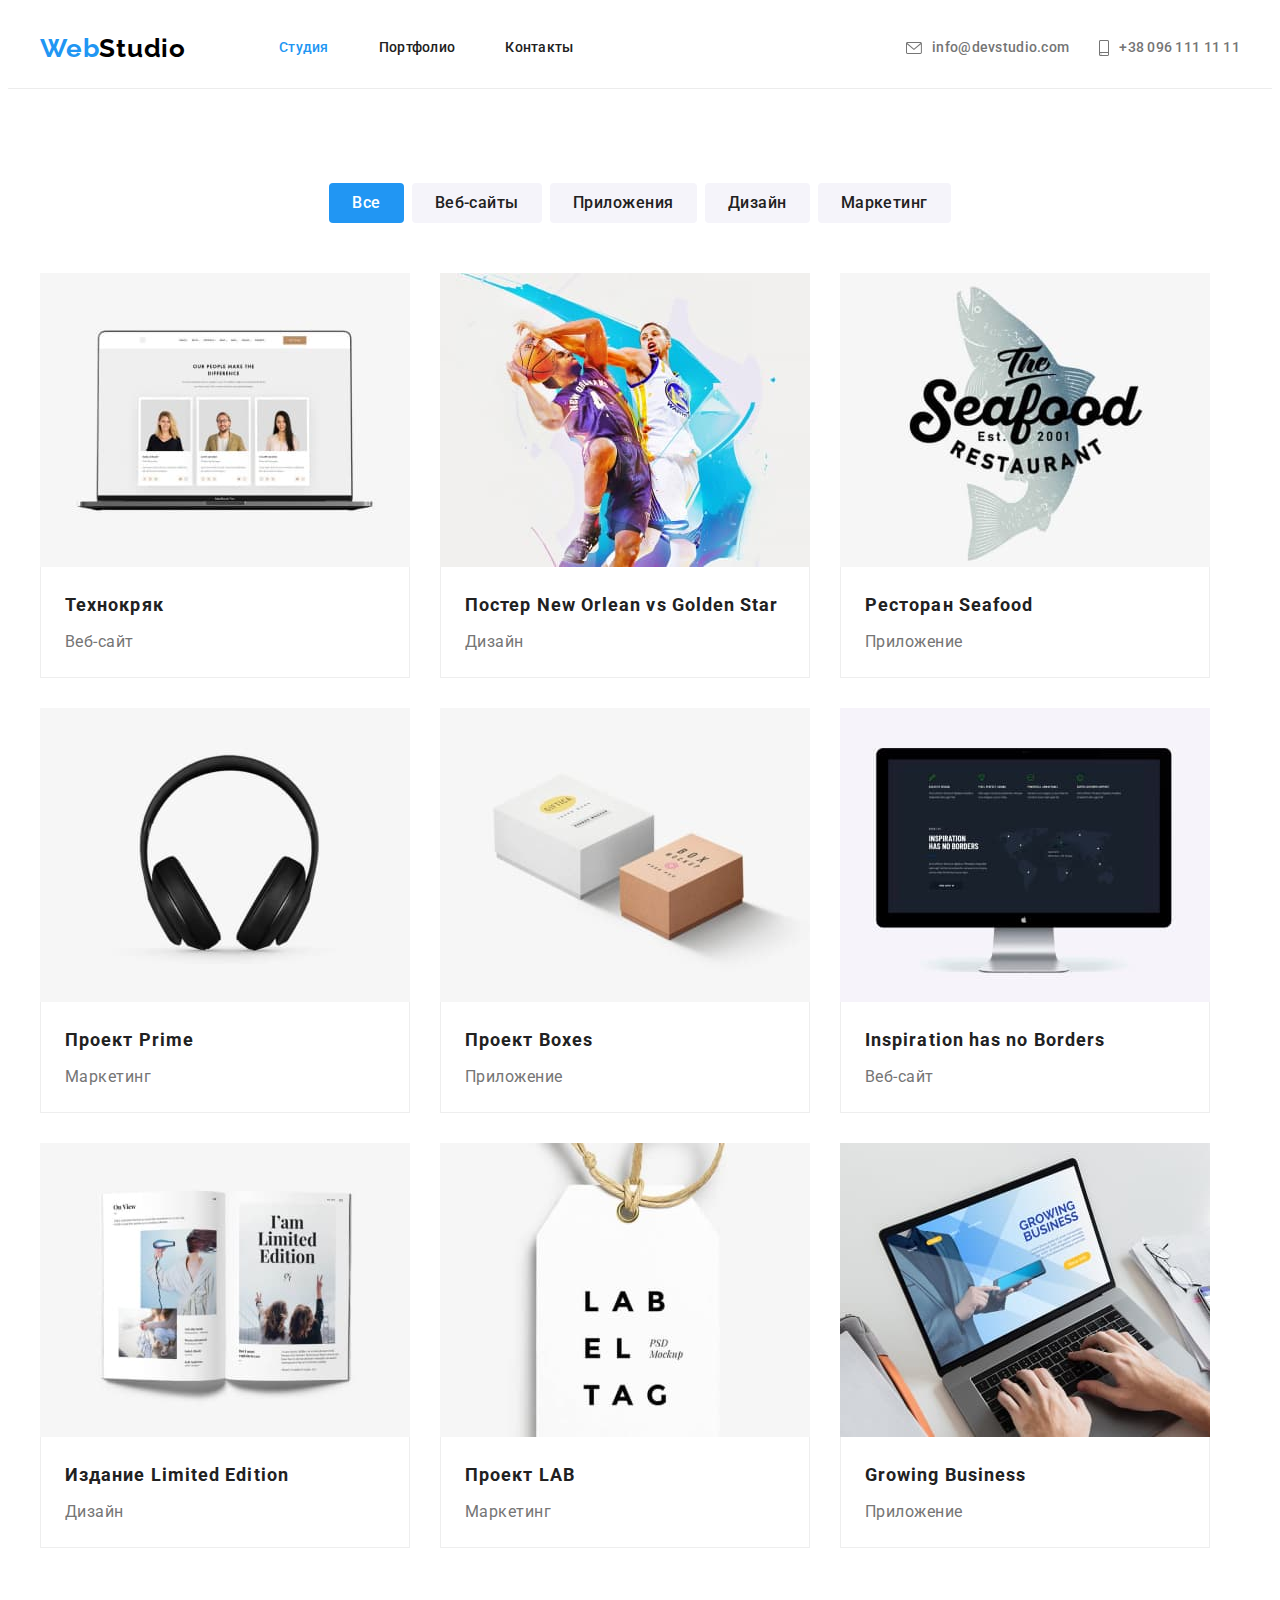
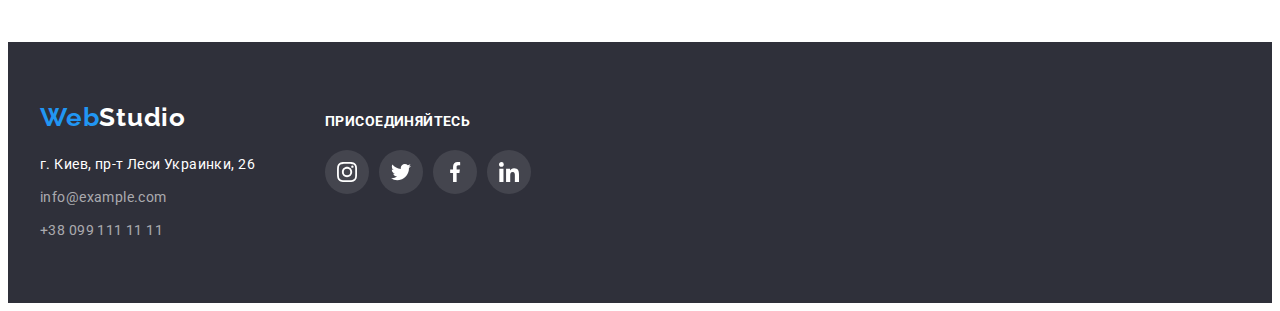
==== portfolio.html @ 4f5dd969 "add files" ====
<!DOCTYPE html>
<html lang="ru">
  <head>
    <meta charset="UTF-8" />
    <meta http-equiv="X-UA-Compatible" content="IE=edge" />
    <meta name="viewport" content="width=device-width, initial-scale=1.0" />
    <link rel="preconnect" href="https://fonts.googleapis.com" />
    <link rel="preconnect" href="https://fonts.gstatic.com" crossorigin />
    <link
      href="https://fonts.googleapis.com/css2?family=Raleway:wght@700&family=Roboto:wght@400;500;700;900&display=swap"
      rel="stylesheet"
    />
    <link
      rel="stylesheet"
      href="https://cdnjs.cloudflare.com/ajax/libs/modern-normalize/1.1.0/modern-normalize.min.css"
      integrity="sha512-wpPYUAdjBVSE4KJnH1VR1HeZfpl1ub8YT/NKx4PuQ5NmX2tKuGu6U/JRp5y+Y8XG2tV+wKQpNHVUX03MfMFn9Q=="
      crossorigin="anonymous"
      referrerpolicy="no-referrer"
    />
    <link rel="stylesheet" href="./css/styles.css" />
    <title>Portfolio</title>
  </head>
  <body>
    <header class="header">
      <div class="container">
        <a href="/" class="link header-logo-margin"
          ><span lang="en" class="header-logo logo">Web</span
          ><span lang="en" class="header-logo-second logo">Studio</span></a
        >
        <nav class="header-navigation">
          <ul class="header-list">
            <li class="header-item list">
              <a
                href="./index.html"
                class="header-link link header-text current"
                >Студия</a
              >
            </li>
            <li class="header-item list">
              <a href="./portfolio.html" class="header-link link header-text"
                >Портфолио</a
              >
            </li>
            <li class="header-item list">
              <a href="" class="header-link link header-text">Контакты</a>
            </li>
          </ul>
        </nav>

        <ul class="header-contacts">
          <li class="list">
            <a
              class="header-contacts-link link header-text"
              href="mailto:info@devstudio.com"
            >
              <svg class="header-icons" width="16" height="12">
                <use href="./images/icons.svg#icon-envelope"></use>
              </svg>
              info@devstudio.com</a
            >
          </li>
          <li class="list">
            <a
              class="header-contacts-link link header-text"
              href="tel:+380961111111"
            >
              <svg class="header-icons" width="10" height="16">
                <use href="./images/icons.svg#icon-smartphone"></use>
              </svg>
              +38 096 111 11 11</a
            >
          </li>
        </ul>
      </div>
    </header>
    <main>
      <section class="section">
        <div class="container">
          <h1 class="visually-hidden">Портфолио</h1>
          <ul class="filters-list list">
            <li class="filters-link">
              <button type="button" class="filter-btn btn btn-current">
                Все
              </button>
            </li>
            <li class="filters-link">
              <button type="button" class="filter-btn btn">Веб-сайты</button>
            </li>
            <li class="filters-link">
              <button type="button" class="filter-btn btn">Приложения</button>
            </li>
            <li class="filters-link">
              <button type="button" class="filter-btn btn">Дизайн</button>
            </li>
            <li class="filters-link">
              <button type="button" class="filter-btn btn">Маркетинг</button>
            </li>
          </ul>

          <ul class="list portfolio-padding">
            <li class="portfolio">
              <a href="" class="link hover-link">
                <div class="hover">
                  <img
                    src="./images/project1.jpg"
                    alt="Пример веб-сайта"
                    width="370"
                    height="294"
                    class="portfolio-img"
                  />
                  <div class="container-portfolio">
                    <h2 class="portfolio-title">Технокряк</h2>
                    <p class="portfolio-text">Веб-сайт</p>
                  </div>
                </div>
              </a>
            </li>
            <li class="portfolio">
              <a href="" class="link hover-link">
                <div class="hover">
                  <img
                    src="./images/project2.jpg"
                    alt="Постер"
                    width="370"
                    height="294"
                    class="portfolio-img"
                  />
                  <div class="container-portfolio">
                    <h2 class="portfolio-title">
                      Постер <span lang="en">New Orlean vs Golden Star</span>
                    </h2>
                    <p class="portfolio-text">Дизайн</p>
                  </div>
                </div>
              </a>
            </li>
            <li class="portfolio">
              <a href="" class="link hover-link">
                <div class="hover">
                  <img
                    src="./images/project3.jpg"
                    alt="Логотип ресторана"
                    width="370"
                    height="294"
                    class="portfolio-img"
                  />
                  <div class="container-portfolio">
                    <h2 class="portfolio-title">
                      Ресторан <span lang="en">Seafood</span>
                    </h2>
                    <p class="portfolio-text">Приложение</p>
                  </div>
                </div>
              </a>
            </li>
            <li class="portfolio">
              <a href="" class="link hover-link">
                <div class="hover">
                  <img
                    src="./images/project4.jpg"
                    alt="Наушники"
                    width="370"
                    height="294"
                    class="portfolio-img"
                  />
                  <div class="container-portfolio">
                    <h2 class="portfolio-title">
                      Проект <span lang="en">Prime</span>
                    </h2>
                    <p class="portfolio-text">Маркетинг</p>
                  </div>
                </div>
              </a>
            </li>
            <li class="portfolio">
              <a href="" class="link hover-link">
                <div class="hover">
                  <img
                    src="./images/project5.jpg"
                    alt="Коробки"
                    width="370"
                    height="294"
                    class="portfolio-img"
                  />
                  <div class="container-portfolio">
                    <h2 class="portfolio-title">
                      Проект <span lang="en">Boxes</span>
                    </h2>
                    <p class="portfolio-text">Приложение</p>
                  </div>
                </div>
              </a>
            </li>
            <li class="portfolio">
              <a href="" class="link hover-link">
                <div class="hover">
                  <img
                    src="./images/project6.jpg"
                    alt="Пример веб-сайта"
                    width="370"
                    height="294"
                    class="portfolio-img"
                  />
                  <div class="container-portfolio">
                    <h2 class="portfolio-title">
                      <span lang="en">Inspiration has no Borders</span>
                    </h2>
                    <p class="portfolio-text">Веб-сайт</p>
                  </div>
                </div>
              </a>
            </li>
            <li class="portfolio">
              <a href="" class="link hover-link">
                <div class="hover">
                  <img
                    src="./images/project7.jpg"
                    alt="Журнал"
                    width="370"
                    height="294"
                    class="portfolio-img"
                  />
                  <div class="container-portfolio">
                    <h2 class="portfolio-title">
                      Издание <span lang="en">Limited Edition</span>
                    </h2>
                    <p class="portfolio-text">Дизайн</p>
                  </div>
                </div>
              </a>
            </li>
            <li class="portfolio">
              <a href="" class="link hover-link">
                <div class="hover">
                  <img
                    src="./images/project8.jpg"
                    alt="Логотип компании"
                    width="370"
                    height="294"
                    class="portfolio-img"
                  />
                  <div class="container-portfolio">
                    <h2 class="portfolio-title">
                      Проект <span lang="en">LAB</span>
                    </h2>
                    <p class="portfolio-text">Маркетинг</p>
                  </div>
                </div>
              </a>
            </li>
            <li class="portfolio">
              <a href="" class="link hover-link">
                <div class="hover">
                  <img
                    src="./images/project9.jpg"
                    alt="Пример приложения"
                    width="370"
                    height="294"
                    class="portfolio-img"
                  />
                  <div class="container-portfolio">
                    <h2 class="portfolio-title">
                      <span lang="en">Growing Business</span>
                    </h2>
                    <p class="portfolio-text">Приложение</p>
                  </div>
                </div>
              </a>
            </li>
          </ul>
        </div>
      </section>
    </main>
    <footer class="footer">
      <div class="container">
        <section class="footer-address">
          <a href="/" class="footer-link link"
            ><span lang="en" class="footer-logo logo">Web</span
            ><span lang="en" class="footer-logo-part logo">Studio</span></a
          >
          <address class="address">
            <ul class="address-list list">
              <li class="address-item">
                <a
                  href="https://goo.gl/maps/AL6U5iEQNGZUhd3R6"
                  target="_blank"
                  rel="noopener noindex nofollow"
                  class="address-text link main-text"
                  >г. Киев, пр-т Леси Украинки, 26</a
                >
              </li>
              <li class="address-item">
                <a
                  class="address-mail link main-text"
                  href="mailto:info@example.com"
                  >info@example.com</a
                >
              </li>
              <li class="address-item">
                <a class="address-tel link main-text" href="tel:+380991111111"
                  >+38 099 111 11 11</a
                >
              </li>
            </ul>
          </address>
        </section>
        <section class="">
          <h2 class="footer-title-text">присоединяйтесь</h2>
          <ul class="team-soc-list list">
            <li class="team-soc-item">
              <a class="team-soc-link footer-icon" href=""
                ><svg class="team-icon" width="20" height="20">
                  <use href="./images/icons.svg#icon-instagram2"></use>
                </svg>
              </a>
            </li>
            <li class="team-soc-item">
              <a class="team-soc-link footer-icon" href=""
                ><svg class="team-icon" width="20" height="20">
                  <use href="./images/icons.svg#icon-twitter"></use></svg
              ></a>
            </li>
            <li class="team-soc-item">
              <a class="team-soc-link footer-icon" href=""
                ><svg class="team-icon" width="20" height="20">
                  <use href="./images/icons.svg#icon-facebook"></use></svg
              ></a>
            </li>
            <li class="team-soc-item">
              <a class="team-soc-link footer-icon" href=""
                ><svg class="team-icon" width="20" height="20">
                  <use href="./images/icons.svg#icon-linkedin"></use></svg
              ></a>
            </li>
          </ul>
        </section>
      </div>
    </footer>
  </body>
</html>
---- css/styles.css ----
:root {
  --hero-title-color: #ffffff;
  --main-bcg-color: #ffffff;
  --accent-color: #2196f3;
  --header-logo-color: #000000;
  --main-title-color: #212121;
  --main-text-color: #757575;
  --second-hover-btn-color: #188ce8;
  --team-bcg-color: #f5f4fa;
  --second-bcg-color: #2f303a;
  --address-color: rgba(255, 255, 255, 0.6);
}

body {
  font-family: "Roboto", Arial, sans-serif;
}
p,
h1,
h2,
h3,
h4,
h5,
h6 {
  margin: 0;
}

ul,
ol {
  padding-left: 0;
  margin: 0;
}
img {
  display: block;
}

.link {
  text-decoration: none;
}
.list {
  list-style: none;
}
.container {
  width: 1200px;
  padding-left: 15px;
  padding-right: 15px;
  margin: auto;
}
.container-portfolio {
  padding: 20px 24px;
  border-bottom: 1px solid #eeeeee;
  border-left: 1px solid #eeeeee;
  border-right: 1px solid #eeeeee;
}
.section {
  padding-top: 94px;
  padding-bottom: 94px;
}
.logo {
  font-family: "Raleway";
  font-weight: 700;
  font-size: 26px;
  line-height: 1.19;
  letter-spacing: 0.03em;
}
.visually-hidden {
  position: absolute;
  white-space: nowrap;
  width: 1px;
  height: 1px;
  overflow: hidden;
  border: 0;
  padding: 0;
  clip: rect(0 0 0 0);
  clip-path: inset(50%);
  margin: -1px;
}
.title {
  font-weight: 700;
  font-size: 36px;
  line-height: 1.17;
  letter-spacing: 0.03em;
}
.header-text {
  font-weight: 500;
  font-size: 14px;
  line-height: 1.14;
  letter-spacing: 0.02em;
}
.main-text {
  font-size: 14px;
  line-height: 1.71;
  letter-spacing: 0.03em;
}
.team-text-bottom {
  font-size: 16px;
  line-height: 1.19;
  letter-spacing: 0.03em;
  text-align: center;
}

/* ---------------------HEADER--------------------- */
.header {
  background-color: var(--main-bcg-color);
  border-bottom: 1px solid #ececec;
}
.header-logo-margin {
  margin-right: 93px;
}
.header .container {
  display: flex;
  align-items: center;
}
.header-list,
.header-contacts {
  display: flex;
}
.header-contacts-link:last-child {
  margin-left: 30px;
}
.header-icons {
  margin-right: 10px;
  fill: currentColor;
  display: block;
}

.header-contacts {
  margin-left: auto;
}
.header-link {
  padding-top: 32px;
  padding-bottom: 32px;
  display: block;
}
.header-item:not(:last-child) {
  margin-right: 50px;
}

.header-logo {
  color: var(--accent-color);
}
.header-logo-second {
  color: var(--header-logo-color);
}
.header-link {
  color: var(--main-title-color);
}
.header-link:hover,
.header-link:focus {
  color: var(--accent-color);
}
.current {
  color: var(--accent-color);
}
.header-contacts-link {
  color: var(--main-text-color);
  display: flex;
  align-items: center;
}
.header-contacts-link:hover,
.header-contacts-link:focus {
  color: var(--accent-color);
}

/* ---------------------HERO--------------------- */
.section-hero {
  padding-top: 200px;
  padding-bottom: 200px;
  background-image: linear-gradient(
      rgba(47, 48, 58, 0.4),
      rgba(47, 48, 58, 0.4)
    ),
    url(../images/hero.jpg);
  background-repeat: no-repeat;
  background-size: cover;
  margin: 0 auto;
  max-width: 1600px;
  background-position: center;
}
.hero {
  background-color: var(--second-bcg-color);
}
.hero-content {
  display: flex;
  flex-direction: column;
  align-items: center;
}
.hero-title {
  font-weight: 900;
  font-size: 44px;
  line-height: 1.36;
  text-align: center;
  letter-spacing: 0.06em;
  text-transform: uppercase;
  color: var(--hero-title-color);

  display: inline-block;
  max-width: 696px;
  padding-bottom: 30px;
}
.hero-btn {
  display: inline-block;
  border-radius: 4px;
  padding: 10px 32px;
  min-width: 200px;
  border-color: transparent;
  text-align: center;

  background-color: #2196f3;
  font-family: inherit;
  font-weight: 700;
  font-size: 16px;
  line-height: 1.88;
  letter-spacing: 0.06em;
  color: var(--hero-title-color);
}
.hero-btn:hover,
.hero-btn:focus {
  cursor: pointer;
  background-color: var(--second-hover-btn-color);
}

/* ---------------------ADVANTAGES--------------------- */
.advantages-icons {
  display: flex;
  width: 270px;
  height: 120px;
  justify-content: center;
  align-items: center;
  background-color: #f5f4fa;
  margin-bottom: 30px;
  border-radius: 4px;
}

.advantages .container {
  display: flex;
}
.advantages-list {
  display: flex;
}
.advantages-title {
  margin-bottom: 10px;
  font-weight: 700;
  font-size: 14px;
  line-height: 1.14;
  letter-spacing: 0.03em;
  text-transform: uppercase;
  color: var(--main-title-color);
}
.advantages-text {
  color: var(--main-text-color);
  max-width: 270px;
}
.advantages-item {
  margin-right: 30px;
}
.advantages-item:last-child {
  margin-right: 0;
}
/* ---------------------ABOUT--------------------- */
.about.section {
  padding-top: 0;
}
.about-title {
  text-align: center;

  margin-bottom: 50px;
  color: var(--main-title-color);
}

.about .container {
  justify-content: center;
}
.about-img {
  display: flex;
}
.about-list-img {
  margin-right: 30px;
}
.about-list-img:last-child {
  margin-right: 0;
}

/* ---------------------TEAM--------------------- */
.team-container {
  padding-top: 30px;
  padding-bottom: 30px;
  background-color: rgba(255, 255, 255, 1);
}
.team {
  background-color: var(--team-bcg-color);
}
.team-title {
  margin-bottom: 50px;
  text-align: center;
  color: var(--main-title-color);
}
.team-list {
  display: flex;
  flex-wrap: wrap;
  margin-left: -30px;
}
.team-item {
  width: calc(100% / 4-30px);
  margin-left: 30px;
  box-shadow: 0 2px 1px 0 rgba(0, 0, 0, 0.2), 0 1px 1px 0 rgba(0, 0, 0, 0.14),
    0 1px 3px 0 rgba(0, 0, 0, 0.12);
}

.team-member {
  margin-bottom: 10px;
  font-weight: 500;
  color: var(--main-title-color);
}
.team-position {
  font-weight: 400;
  color: var(--main-text-color);
  margin-bottom: 16px;
}
.team-soc-list {
  display: flex;
  justify-content: center;
}
.team-soc-link {
  display: flex;
  height: 44px;
  width: 44px;
  justify-content: center;
  align-items: center;
  border-radius: 50%;

  fill: #afb1b8;
}
.team-soc-item + .team-soc-item {
  margin-left: 10px;
}
.team-soc-link:hover,
.team-soc-link:focus {
  fill: var(--hero-title-color);
  background-color: var(--accent-color);
}
/* ---------------------CLIENTS--------------------- */
/* .client-icons {
  padding: 16px 32px;
} */
.client-list {
  display: flex;
}
.client-item {
  border: 1px solid rgba(175, 177, 184, 1);
  border-radius: 4px;
}
.client-item + .client-item {
  margin-left: 30px;
  border: 1px solid rgba(175, 177, 184, 1);
}
.client-link {
  display: flex;
  justify-content: center;
  align-items: center;
  width: 170px;
  height: 92px;
  fill: #afb1b8;
  padding: 16px 32px;
}
.client-item:hover {
  border-color: var(--accent-color);
}
.client-item:hover .client-icons,
.client-item:focus .client-icons {
  fill: var(--accent-color);
}
.client-link:focus {
  fill: var(--accent-color);
}
.client-item:focus .client-link {
  border: 1px solid var(--accent-color);
}

.client-item + .client-item {
  margin-left: 30px;
}

/* ---------------------FOOTER--------------------- */
.footer {
  padding-top: 60px;
  padding-bottom: 60px;
  background-color: var(--second-bcg-color);
}
.footer-link {
  display: inline-block;
  margin-bottom: 20px;
}
.footer-logo {
  color: var(--accent-color);
}

.footer-logo-part {
  color: var(--hero-title-color);
}
.footer-address {
  max-width: 231px;
  margin-right: 70px;
}
.address-item {
  display: block;
  margin-bottom: 9px;
}
.address-item:last-child {
  margin-bottom: 0;
}

.address-text {
  font-style: normal;
  color: var(--hero-title-color);
}
.address-mail {
  font-style: normal;
  color: var(--address-color);
}
.address-tel {
  font-style: normal;
  color: var(--address-color);
}
.address-mail:hover,
.address-mail:focus,
.address-tel:hover,
.address-tel:focus {
  color: var(--hero-title-color);
}
.footer .container {
  display: flex;
  align-items: baseline;
}
.footer-title-text {
  font-family: "Roboto";
  font-style: normal;
  font-weight: 700;
  font-size: 14px;
  line-height: 1.14;
  letter-spacing: 0.03em;
  text-transform: uppercase;
  color: var(--hero-title-color);
  margin-bottom: 20px;
}
.footer-icon {
  fill: var(--main-bcg-color);
  background-color: rgba(255, 255, 255, 0.1);
}

/* ---------------------PORTFOLIO--------------------- */

.filters-list {
  display: flex;
  justify-content: center;
  margin-bottom: 50px;
}
.filters-link {
  margin-right: 8px;
}
.filters-link:last-child {
  margin-right: 0;
}
.filter-btn {
  padding: 6px 22px;
  border: 1px solid transparent;
  border-radius: 4px;

  font-family: inherit;
  font-weight: 500;
  font-size: 16px;
  line-height: 1.62;
  letter-spacing: 0.03em;
  color: var(--main-title-color);
}
.btn {
  background-color: var(--team-bcg-color);
  cursor: pointer;
}
.btn:hover,
.btn:focus {
  background-color: var(--accent-color);
  color: var(--hero-title-color);
}
.btn-current {
  background-color: var(--accent-color);
  color: var(--hero-title-color);
}
.portfolio {
  width: calc(100% / 3-30px);
  margin-left: 30px;
  margin-bottom: 30px;

  background-color: var(--main-bcg-color);
}
.portfolio:nth-last-child(-n + 3) {
  margin-bottom: 0;
}

.portfolio-padding {
  display: flex;
  flex-wrap: wrap;
  margin-left: -30px;
}
.portfolio-title {
  margin-bottom: 4px;
  font-weight: 700;
  font-size: 18px;
  line-height: 2;
  letter-spacing: 0.06em;
  color: var(--main-title-color);
}

.portfolio-text {
  font-size: 16px;
  line-height: 1.88;
  letter-spacing: 0.03em;
  color: var(--main-text-color);
}
.hover-link .hover:hover,
.hover-link .hover:focus {
  box-shadow: 1px 4px 6px 0 rgba(0, 0, 0, 0.16), 0 4px 4px 0 rgba(0, 0, 0, 0.06),
    0 1px 1px 0 rgba(0, 0, 0, 0.12);
}
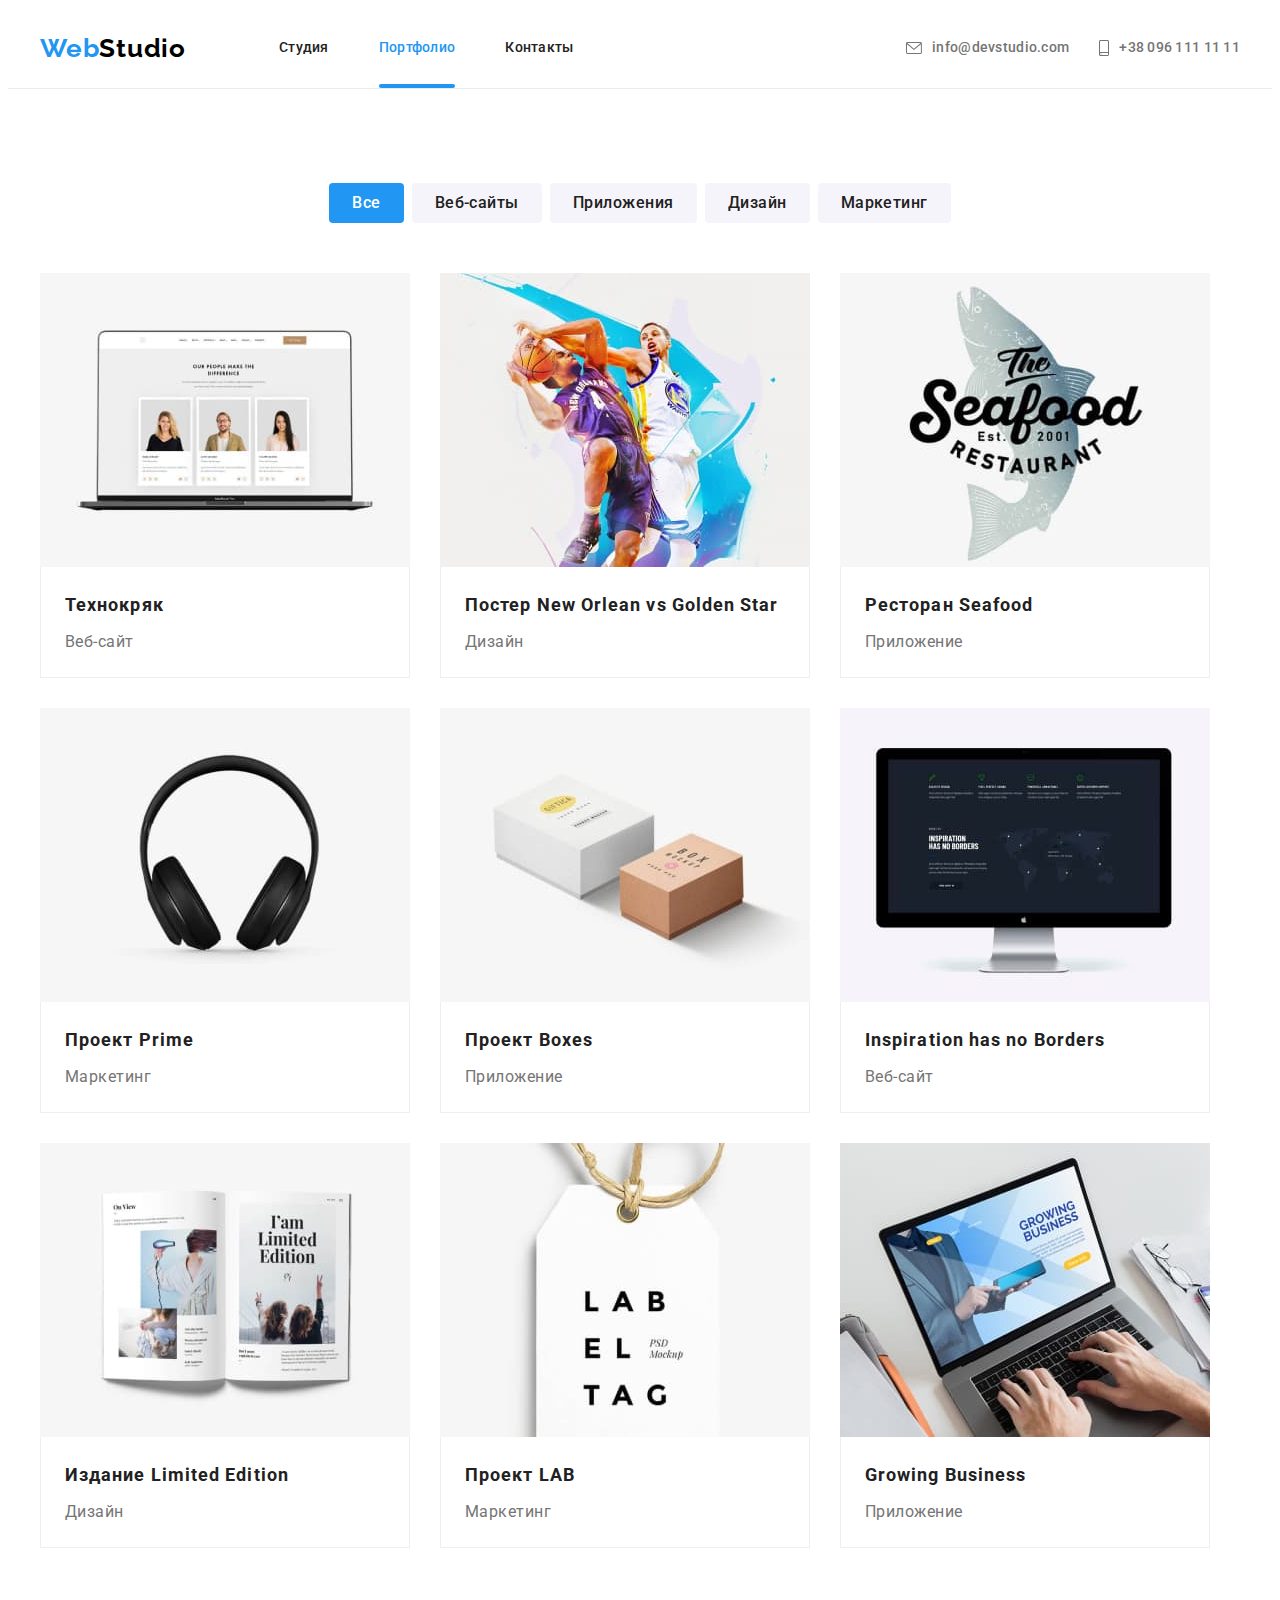
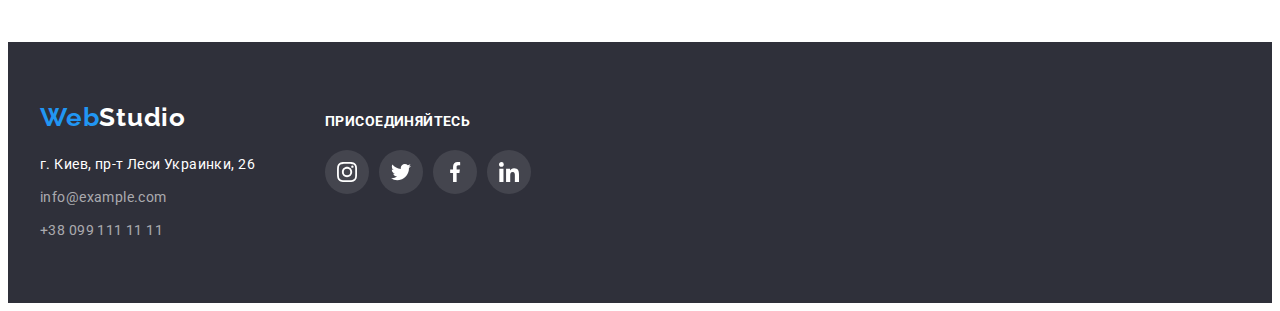
==== commit 6510c910: "add transition" ====
--- a/portfolio.html
+++ b/portfolio.html
@@ -30,14 +30,14 @@
         <nav class="header-navigation">
           <ul class="header-list">
             <li class="header-item list">
-              <a
-                href="./index.html"
-                class="header-link link header-text current"
+              <a href="./index.html" class="header-link link header-text"
                 >Студия</a
               >
             </li>
             <li class="header-item list">
-              <a href="./portfolio.html" class="header-link link header-text"
+              <a
+                href="./portfolio.html"
+                class="header-link link header-text current current-underline"
                 >Портфолио</a
               >
             </li>
--- a/css/styles.css
+++ b/css/styles.css
@@ -143,6 +143,11 @@
 }
 .header-link {
   color: var(--main-title-color);
+
+  position: relative;
+  display: flex;
+
+  transition: color 250ms cubic-bezier(0.4, 0, 0.2, 1);
 }
 .header-link:hover,
 .header-link:focus {
@@ -151,10 +156,24 @@
 .current {
   color: var(--accent-color);
 }
+.current-underline::after {
+  content: "";
+  display: inline-block;
+  width: 100%;
+  height: 4px;
+  border-radius: 2px;
+  background-color: var(--accent-color);
+
+  position: absolute;
+  bottom: 0;
+}
+
 .header-contacts-link {
   color: var(--main-text-color);
   display: flex;
   align-items: center;
+
+  transition: color 250ms cubic-bezier(0.4, 0, 0.2, 1);
 }
 .header-contacts-link:hover,
 .header-contacts-link:focus {
@@ -212,6 +231,8 @@
   line-height: 1.88;
   letter-spacing: 0.06em;
   color: var(--hero-title-color);
+
+  transition: background-color 250ms cubic-bezier(0.4, 0, 0.2, 1);
 }
 .hero-btn:hover,
 .hero-btn:focus {
@@ -279,7 +300,31 @@
 .about-list-img:last-child {
   margin-right: 0;
 }
-
+.about-list-thumb {
+  position: relative;
+}
+
+.thumb {
+  position: absolute;
+  display: block;
+  width: 370px;
+  height: 70px;
+  text-align: center;
+  align-items: center;
+  padding-top: 27px;
+  padding-bottom: 27px;
+  top: 224px;
+  background-color: rgba(47, 48, 58, 0.8);
+}
+
+.about-text {
+  font-weight: 700;
+  font-size: 14px;
+  line-height: 1.17;
+  letter-spacing: 0.03em;
+  text-transform: uppercase;
+  color: var(--hero-title-color);
+}
 /* ---------------------TEAM--------------------- */
 .team-container {
   padding-top: 30px;
@@ -329,6 +374,9 @@
   border-radius: 50%;
 
   fill: #afb1b8;
+
+  transition: background-color 250ms cubic-bezier(0.4, 0, 0.2, 1),
+    fill 250ms cubic-bezier(0.4, 0, 0.2, 1);
 }
 .team-soc-item + .team-soc-item {
   margin-left: 10px;
@@ -339,45 +387,31 @@
   background-color: var(--accent-color);
 }
 /* ---------------------CLIENTS--------------------- */
-/* .client-icons {
-  padding: 16px 32px;
-} */
+
 .client-list {
   display: flex;
 }
-.client-item {
+.client-link {
+  display: flex;
+  height: 92px;
+  width: 170px;
+  justify-content: center;
+  align-items: center;
   border: 1px solid rgba(175, 177, 184, 1);
   border-radius: 4px;
+  fill: rgba(175, 177, 184, 1);
+  padding: 16px 32px;
+
+  transition: border-color 250ms cubic-bezier(0.4, 0, 0.2, 1),
+    fill 250ms cubic-bezier(0.4, 0, 0.2, 1);
 }
 .client-item + .client-item {
   margin-left: 30px;
-  border: 1px solid rgba(175, 177, 184, 1);
-}
-.client-link {
-  display: flex;
-  justify-content: center;
-  align-items: center;
-  width: 170px;
-  height: 92px;
-  fill: #afb1b8;
-  padding: 16px 32px;
-}
-.client-item:hover {
-  border-color: var(--accent-color);
-}
-.client-item:hover .client-icons,
-.client-item:focus .client-icons {
-  fill: var(--accent-color);
-}
+}
+.client-link:hover,
 .client-link:focus {
   fill: var(--accent-color);
-}
-.client-item:focus .client-link {
-  border: 1px solid var(--accent-color);
-}
-
-.client-item + .client-item {
-  margin-left: 30px;
+  border-color: var(--accent-color);
 }
 
 /* ---------------------FOOTER--------------------- */
@@ -416,10 +450,14 @@
 .address-mail {
   font-style: normal;
   color: var(--address-color);
+
+  transition: color 250ms cubic-bezier(0.4, 0, 0.2, 1);
 }
 .address-tel {
   font-style: normal;
   color: var(--address-color);
+
+  transition: color 250ms cubic-bezier(0.4, 0, 0.2, 1);
 }
 .address-mail:hover,
 .address-mail:focus,
@@ -475,6 +513,9 @@
 .btn {
   background-color: var(--team-bcg-color);
   cursor: pointer;
+
+  transition: color 250ms cubic-bezier(0.4, 0, 0.2, 1),
+    background-color 250ms cubic-bezier(0.4, 0, 0.2, 1);
 }
 .btn:hover,
 .btn:focus {
@@ -516,8 +557,12 @@
   letter-spacing: 0.03em;
   color: var(--main-text-color);
 }
-.hover-link .hover:hover,
-.hover-link .hover:focus {
+
+.hover-link .hover {
+  transition: box-shadow 250ms cubic-bezier(0.4, 0, 0.2, 1);
+}
+.hover-link:hover .hover,
+.hover-link:focus .hover {
   box-shadow: 1px 4px 6px 0 rgba(0, 0, 0, 0.16), 0 4px 4px 0 rgba(0, 0, 0, 0.06),
     0 1px 1px 0 rgba(0, 0, 0, 0.12);
 }
